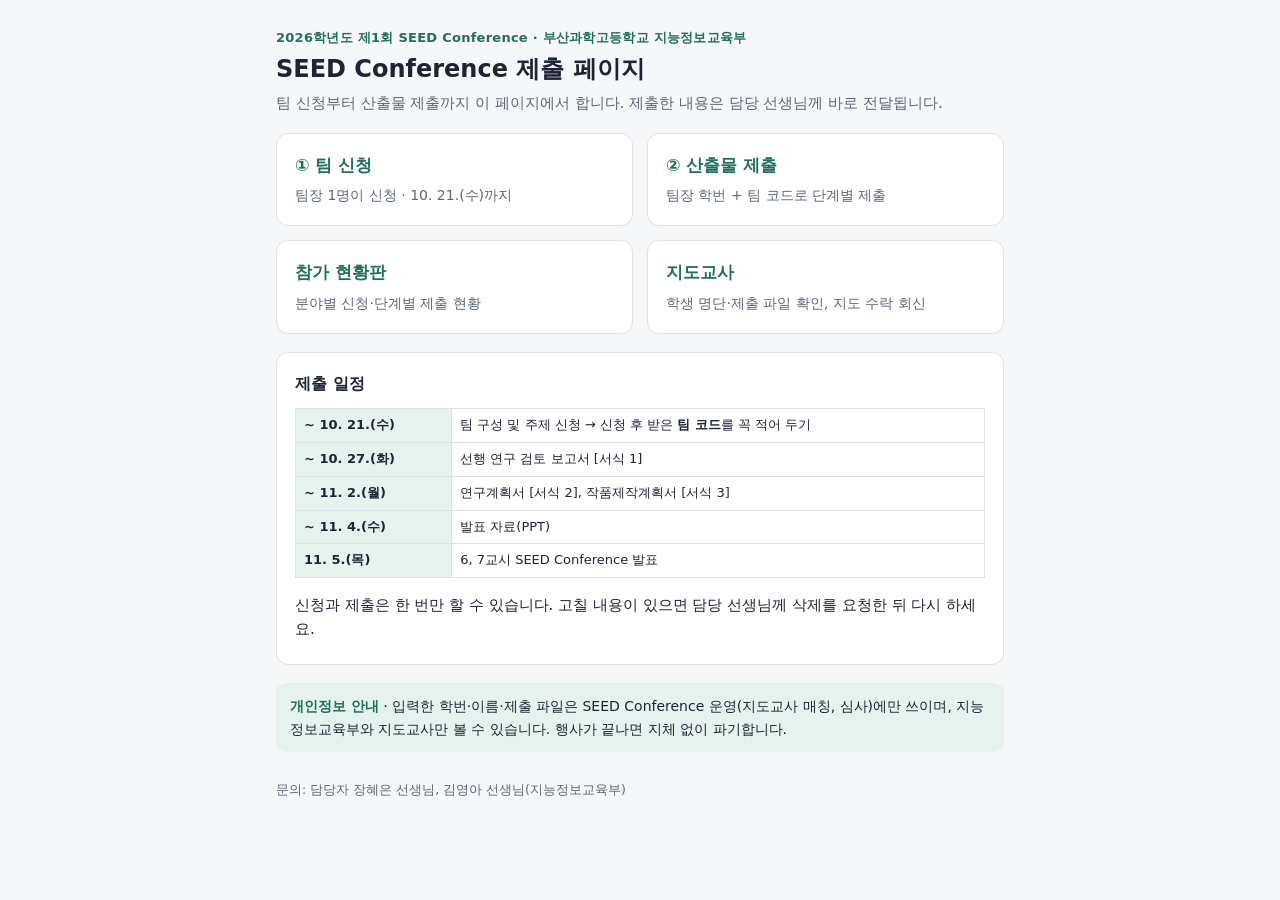
==== index.html @ 56ec0e5e "Add files via upload" ====
<!doctype html>
<html lang="ko"><head><meta charset="utf-8">
<meta http-equiv="Content-Security-Policy" content="default-src 'none'; script-src 'self'; style-src 'self'; img-src 'self' data:; connect-src https://script.google.com https://script.googleusercontent.com; form-action 'none'; base-uri 'none'; object-src 'none'; manifest-src 'none'">
<meta name="referrer" content="no-referrer">
<meta name="robots" content="noindex,nofollow,noarchive">
<meta name="viewport" content="width=device-width,initial-scale=1">
<title>SEED Conference 제출 페이지</title>
<link rel="icon" href="data:,">
<link rel="stylesheet" href="assets/common.css">
<script src="assets/config.js" defer></script>
<script src="assets/common.js" defer></script>
</head><body><div class="wrap">
<header>
  <div class="kicker">2026학년도 제1회 SEED Conference · 부산과학고등학교 지능정보교육부</div>
  <h1>SEED Conference 제출 페이지</h1>
  <p>팀 신청부터 산출물 제출까지 이 페이지에서 합니다. 제출한 내용은 담당 선생님께 바로 전달됩니다.</p>
</header>
<div class="links">
  <a href="student.html"><b>① 팀 신청</b><span>팀장 1명이 신청 · 10. 21.(수)까지</span></a>
  <a href="submit.html"><b>② 산출물 제출</b><span>팀장 학번 + 팀 코드로 단계별 제출</span></a>
  <a href="board.html"><b>참가 현황판</b><span>분야별 신청·단계별 제출 현황</span></a>
  <a href="teacher.html"><b>지도교사</b><span>학생 명단·제출 파일 확인, 지도 수락 회신</span></a>
</div>
<div class="card"><h2>제출 일정</h2>
  <table><tbody>
    <tr><th>~ 10. 21.(수)</th><td>팀 구성 및 주제 신청 → 신청 후 받은 <b>팀 코드</b>를 꼭 적어 두기</td></tr>
    <tr><th>~ 10. 27.(화)</th><td>선행 연구 검토 보고서 [서식 1]</td></tr>
    <tr><th>~ 11. 2.(월)</th><td>연구계획서 [서식 2], 작품제작계획서 [서식 3]</td></tr>
    <tr><th>~ 11. 4.(수)</th><td>발표 자료(PPT)</td></tr>
    <tr><th>11. 5.(목)</th><td>6, 7교시 SEED Conference 발표</td></tr>
  </tbody></table>
  <p class="hint">신청과 제출은 한 번만 할 수 있습니다. 고칠 내용이 있으면 담당 선생님께 삭제를 요청한 뒤 다시 하세요.</p>
</div>
<div class="notice"><b>개인정보 안내</b> · 입력한 학번·이름·제출 파일은 SEED Conference 운영(지도교사 매칭, 심사)에만 쓰이며, 지능정보교육부와 지도교사만 볼 수 있습니다. 행사가 끝나면 지체 없이 파기합니다.</div>
<footer>문의: 담당자 장혜은 선생님, 김영아 선생님(지능정보교육부)</footer>
</div></body></html>
---- assets/common.css ----
:root{--bg:#f6f7f9;--card:#fff;--ink:#1d2433;--muted:#5d6678;--line:#dde1e8;--accent:#1f6f5c;--accent-ink:#fff;--accent-soft:#e6f2ee;--warn:#b4561a;--warn-soft:#fdf1e7;--err:#b42318;--ok:#1f6f5c}
@media (prefers-color-scheme:dark){:root{--bg:#14171c;--card:#1d2128;--ink:#e8ebf0;--muted:#a3abb9;--line:#323844;--accent:#4fb79a;--accent-ink:#0e1512;--accent-soft:#1d322c;--warn:#f0a36b;--warn-soft:#3a2a1d;--err:#ff8a7f;--ok:#4fb79a}}
*{box-sizing:border-box}
body{margin:0;background:var(--bg);color:var(--ink);font-family:"Pretendard","Apple SD Gothic Neo","Malgun Gothic","맑은 고딕",system-ui,sans-serif;font-size:15px;line-height:1.6}
.wrap{max-width:760px;margin:0 auto;padding:28px 16px 64px}
header .kicker{font-size:13px;color:var(--accent);font-weight:700;letter-spacing:.02em}
header h1{font-size:24px;margin:4px 0 6px;line-height:1.35}
header p{margin:0;color:var(--muted)}
.notice{background:var(--accent-soft);border-radius:10px;padding:12px 14px;margin:18px 0;font-size:14px}
.notice b{color:var(--accent)}
.card{background:var(--card);border:1px solid var(--line);border-radius:12px;padding:18px 18px 8px;margin:14px 0}
.card h2{font-size:16px;margin:0 0 12px;display:flex;gap:8px;align-items:baseline}
.card h2 .step{color:var(--accent);font-size:13px}
.field{margin-bottom:14px}
.field label{display:block;font-weight:600;font-size:14px;margin-bottom:5px}
.field .hint{font-size:12.5px;color:var(--muted);margin-top:4px}
.req{color:var(--err);margin-left:2px}
input[type=text],select,textarea{width:100%;padding:10px 11px;border:1px solid var(--line);border-radius:8px;background:var(--card);color:var(--ink);font:inherit}
textarea{min-height:76px;resize:vertical}
input:focus,select:focus,textarea:focus{outline:2px solid var(--accent);outline-offset:-1px;border-color:transparent}
.invalid{border-color:var(--err)!important;background:var(--warn-soft)!important}
.row{display:grid;grid-template-columns:110px 1fr 1fr;gap:8px;align-items:center;margin-bottom:8px}
.row .tag{font-size:13px;font-weight:600;color:var(--muted)}
.grid2{display:grid;grid-template-columns:1fr 1fr;gap:10px}
.radios{display:flex;gap:16px;flex-wrap:wrap}
.radios label{font-weight:500;display:flex;gap:6px;align-items:center}
.actions{display:flex;gap:10px;flex-wrap:wrap;margin-top:18px}
button{font:inherit;border-radius:9px;padding:11px 18px;border:1px solid var(--line);background:var(--card);color:var(--ink);cursor:pointer}
button.primary{background:var(--accent);color:var(--accent-ink);border-color:var(--accent);font-weight:700}
button:hover{filter:brightness(.97)}
.msg{margin-top:12px;font-size:14px;white-space:pre-line}
.msg.err{color:var(--err)}.msg.ok{color:var(--ok)}
footer{margin-top:28px;font-size:12.5px;color:var(--muted)}
table{border-collapse:collapse;width:100%;font-size:13px}
th,td{border:1px solid var(--line);padding:6px 8px;text-align:left;vertical-align:top}
th{background:var(--accent-soft);white-space:nowrap}
.tablewrap{overflow-x:auto}
@media (max-width:560px){.row{grid-template-columns:1fr 1fr}.row .tag{grid-column:1/-1}.grid2{grid-template-columns:1fr}}
/* 공통 추가 */
.wrap.wide{max-width:1180px}
.muted{color:var(--muted)}
.mt8{margin-top:8px}
.hidden{display:none!important}
a.btn{display:inline-block;text-decoration:none;font:inherit;border-radius:9px;padding:11px 18px;border:1px solid var(--line);background:var(--card);color:var(--ink)}
a.btn.primary{background:var(--accent);color:var(--accent-ink);border-color:var(--accent);font-weight:700}
button:disabled{opacity:.6;cursor:default}
.code{font-family:ui-monospace,Consolas,monospace;letter-spacing:.12em}
#code.code,b.code{font-size:30px;color:var(--accent);padding:0 6px}
.stats{display:flex;gap:10px;flex-wrap:wrap;margin:14px 0}
.stat{background:var(--card);border:1px solid var(--line);border-radius:10px;padding:10px 14px;min-width:120px}
.stat b{display:block;font-size:22px}
.stat span{font-size:12.5px;color:var(--muted)}
.stage{border-top:1px solid var(--line);padding:12px 0}
.stage:first-child{border-top:0;padding-top:0}
.stage-head b{font-size:15px}
.stage .ok{color:var(--ok);font-size:14px;margin-top:4px;word-break:break-all}
.upl{display:flex;gap:8px;align-items:center;flex-wrap:wrap;margin-top:6px}
.upl input[type=file]{flex:1;min-width:200px;font:inherit;font-size:14px}
.tabs{display:flex;gap:8px;flex-wrap:wrap;margin:18px 0 8px}
.tab.on{background:var(--accent-soft);border-color:var(--accent);color:var(--accent);font-weight:700}
.right{margin-left:auto}
.filters{display:flex;gap:8px;flex-wrap:wrap;margin:10px 0}
.filters select,.filters input{width:auto;flex:1;min-width:150px}
button.mini{padding:4px 9px;font-size:12.5px;border-radius:7px;margin:2px 0;display:block}
button.danger{color:var(--err);border-color:var(--err)}
.tiny{font-size:11.5px;color:var(--muted)}
td.good{color:var(--ok);font-weight:600}
td.warnc{color:var(--warn);font-weight:600}
.big{display:grid;grid-template-columns:repeat(5,1fr);gap:12px;margin:18px 0}
.big .stat b{font-size:34px}
.board{align-items:start}
.bar{margin:10px 0}
.bl{display:flex;justify-content:space-between;font-size:14px;margin-bottom:4px}
.track{height:12px;background:var(--accent-soft);border-radius:6px;overflow:hidden}
.fill{height:100%;background:var(--accent);border-radius:6px;width:0;transition:width .4s}
.links{display:grid;grid-template-columns:1fr 1fr;gap:14px;margin:18px 0}
.links a{display:block;text-decoration:none;color:var(--ink);background:var(--card);border:1px solid var(--line);border-radius:12px;padding:18px}
.links a:hover{border-color:var(--accent)}
.links a b{display:block;font-size:17px;margin-bottom:4px;color:var(--accent)}
.links a span{font-size:14px;color:var(--muted)}
.card th{white-space:nowrap}
@media (max-width:700px){.links{grid-template-columns:1fr}.big{grid-template-columns:1fr 1fr}}
table.cls td{min-width:110px}
table.cls tr.sum td,table.cls tr.sum th{font-weight:700;background:var(--accent-soft)}
#classes td:first-child{white-space:nowrap}
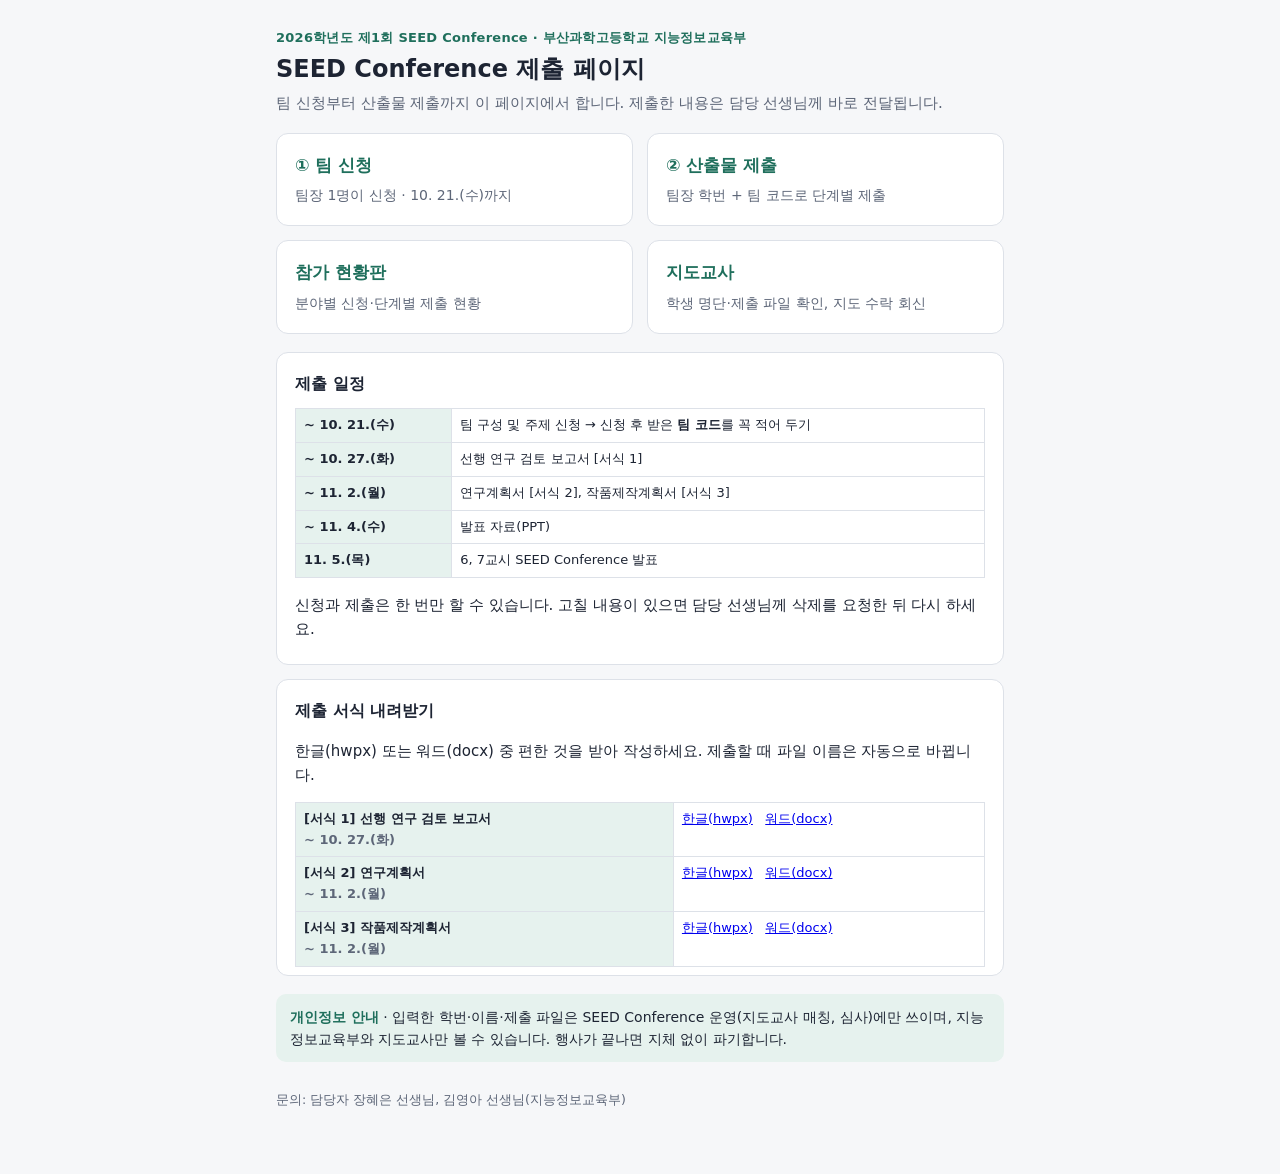
==== commit 1345c765: "Add files via upload" ====
--- a/index.html
+++ b/index.html
@@ -31,6 +31,14 @@
   </tbody></table>
   <p class="hint">신청과 제출은 한 번만 할 수 있습니다. 고칠 내용이 있으면 담당 선생님께 삭제를 요청한 뒤 다시 하세요.</p>
 </div>
+<div class="card"><h2>제출 서식 내려받기</h2>
+  <p class="hint">한글(hwpx) 또는 워드(docx) 중 편한 것을 받아 작성하세요. 제출할 때 파일 이름은 자동으로 바뀝니다.</p>
+  <div class="tablewrap"><table><tbody>
+    <tr><th>[서식 1] 선행 연구 검토 보고서<br><span class="muted">~ 10. 27.(화)</span></th><td><a href="forms/seed-form1.hwpx" download="[서식1] SEED_선행연구검토보고서.hwpx">한글(hwpx)</a> &nbsp; <a href="forms/seed-form1.docx" download="[서식1] SEED_선행연구검토보고서.docx">워드(docx)</a></td></tr>
+    <tr><th>[서식 2] 연구계획서<br><span class="muted">~ 11. 2.(월)</span></th><td><a href="forms/seed-form2.hwpx" download="[서식2] SEED_연구계획서.hwpx">한글(hwpx)</a> &nbsp; <a href="forms/seed-form2.docx" download="[서식2] SEED_연구계획서.docx">워드(docx)</a></td></tr>
+    <tr><th>[서식 3] 작품제작계획서<br><span class="muted">~ 11. 2.(월)</span></th><td><a href="forms/seed-form3.hwpx" download="[서식3] SEED_작품제작계획서.hwpx">한글(hwpx)</a> &nbsp; <a href="forms/seed-form3.docx" download="[서식3] SEED_작품제작계획서.docx">워드(docx)</a></td></tr>
+  </tbody></table></div>
+</div>
 <div class="notice"><b>개인정보 안내</b> · 입력한 학번·이름·제출 파일은 SEED Conference 운영(지도교사 매칭, 심사)에만 쓰이며, 지능정보교육부와 지도교사만 볼 수 있습니다. 행사가 끝나면 지체 없이 파기합니다.</div>
 <footer>문의: 담당자 장혜은 선생님, 김영아 선생님(지능정보교육부)</footer>
 </div></body></html>
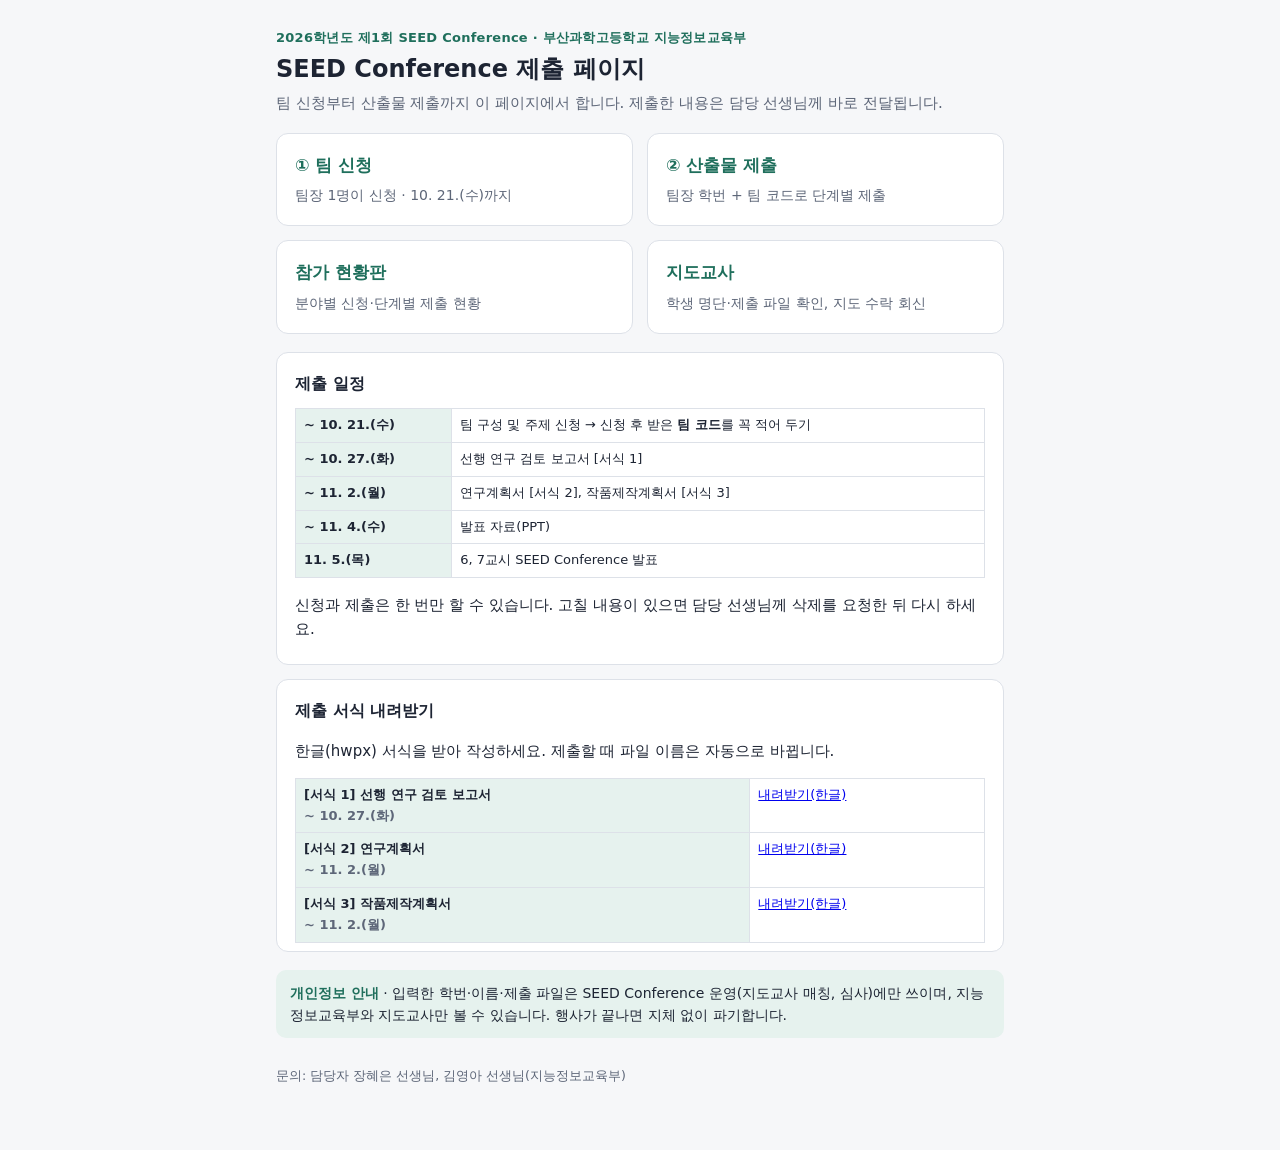
==== commit d9731d03: "Add files via upload" ====
--- a/index.html
+++ b/index.html
@@ -32,11 +32,11 @@
   <p class="hint">신청과 제출은 한 번만 할 수 있습니다. 고칠 내용이 있으면 담당 선생님께 삭제를 요청한 뒤 다시 하세요.</p>
 </div>
 <div class="card"><h2>제출 서식 내려받기</h2>
-  <p class="hint">한글(hwpx) 또는 워드(docx) 중 편한 것을 받아 작성하세요. 제출할 때 파일 이름은 자동으로 바뀝니다.</p>
+  <p class="hint">한글(hwpx) 서식을 받아 작성하세요. 제출할 때 파일 이름은 자동으로 바뀝니다.</p>
   <div class="tablewrap"><table><tbody>
-    <tr><th>[서식 1] 선행 연구 검토 보고서<br><span class="muted">~ 10. 27.(화)</span></th><td><a href="forms/seed-form1.hwpx" download="[서식1] SEED_선행연구검토보고서.hwpx">한글(hwpx)</a> &nbsp; <a href="forms/seed-form1.docx" download="[서식1] SEED_선행연구검토보고서.docx">워드(docx)</a></td></tr>
-    <tr><th>[서식 2] 연구계획서<br><span class="muted">~ 11. 2.(월)</span></th><td><a href="forms/seed-form2.hwpx" download="[서식2] SEED_연구계획서.hwpx">한글(hwpx)</a> &nbsp; <a href="forms/seed-form2.docx" download="[서식2] SEED_연구계획서.docx">워드(docx)</a></td></tr>
-    <tr><th>[서식 3] 작품제작계획서<br><span class="muted">~ 11. 2.(월)</span></th><td><a href="forms/seed-form3.hwpx" download="[서식3] SEED_작품제작계획서.hwpx">한글(hwpx)</a> &nbsp; <a href="forms/seed-form3.docx" download="[서식3] SEED_작품제작계획서.docx">워드(docx)</a></td></tr>
+    <tr><th>[서식 1] 선행 연구 검토 보고서<br><span class="muted">~ 10. 27.(화)</span></th><td><a href="forms/seed-form1.hwpx" download="[서식1] SEED_선행연구검토보고서.hwpx">내려받기(한글)</a></td></tr>
+    <tr><th>[서식 2] 연구계획서<br><span class="muted">~ 11. 2.(월)</span></th><td><a href="forms/seed-form2.hwpx" download="[서식2] SEED_연구계획서.hwpx">내려받기(한글)</a></td></tr>
+    <tr><th>[서식 3] 작품제작계획서<br><span class="muted">~ 11. 2.(월)</span></th><td><a href="forms/seed-form3.hwpx" download="[서식3] SEED_작품제작계획서.hwpx">내려받기(한글)</a></td></tr>
   </tbody></table></div>
 </div>
 <div class="notice"><b>개인정보 안내</b> · 입력한 학번·이름·제출 파일은 SEED Conference 운영(지도교사 매칭, 심사)에만 쓰이며, 지능정보교육부와 지도교사만 볼 수 있습니다. 행사가 끝나면 지체 없이 파기합니다.</div>
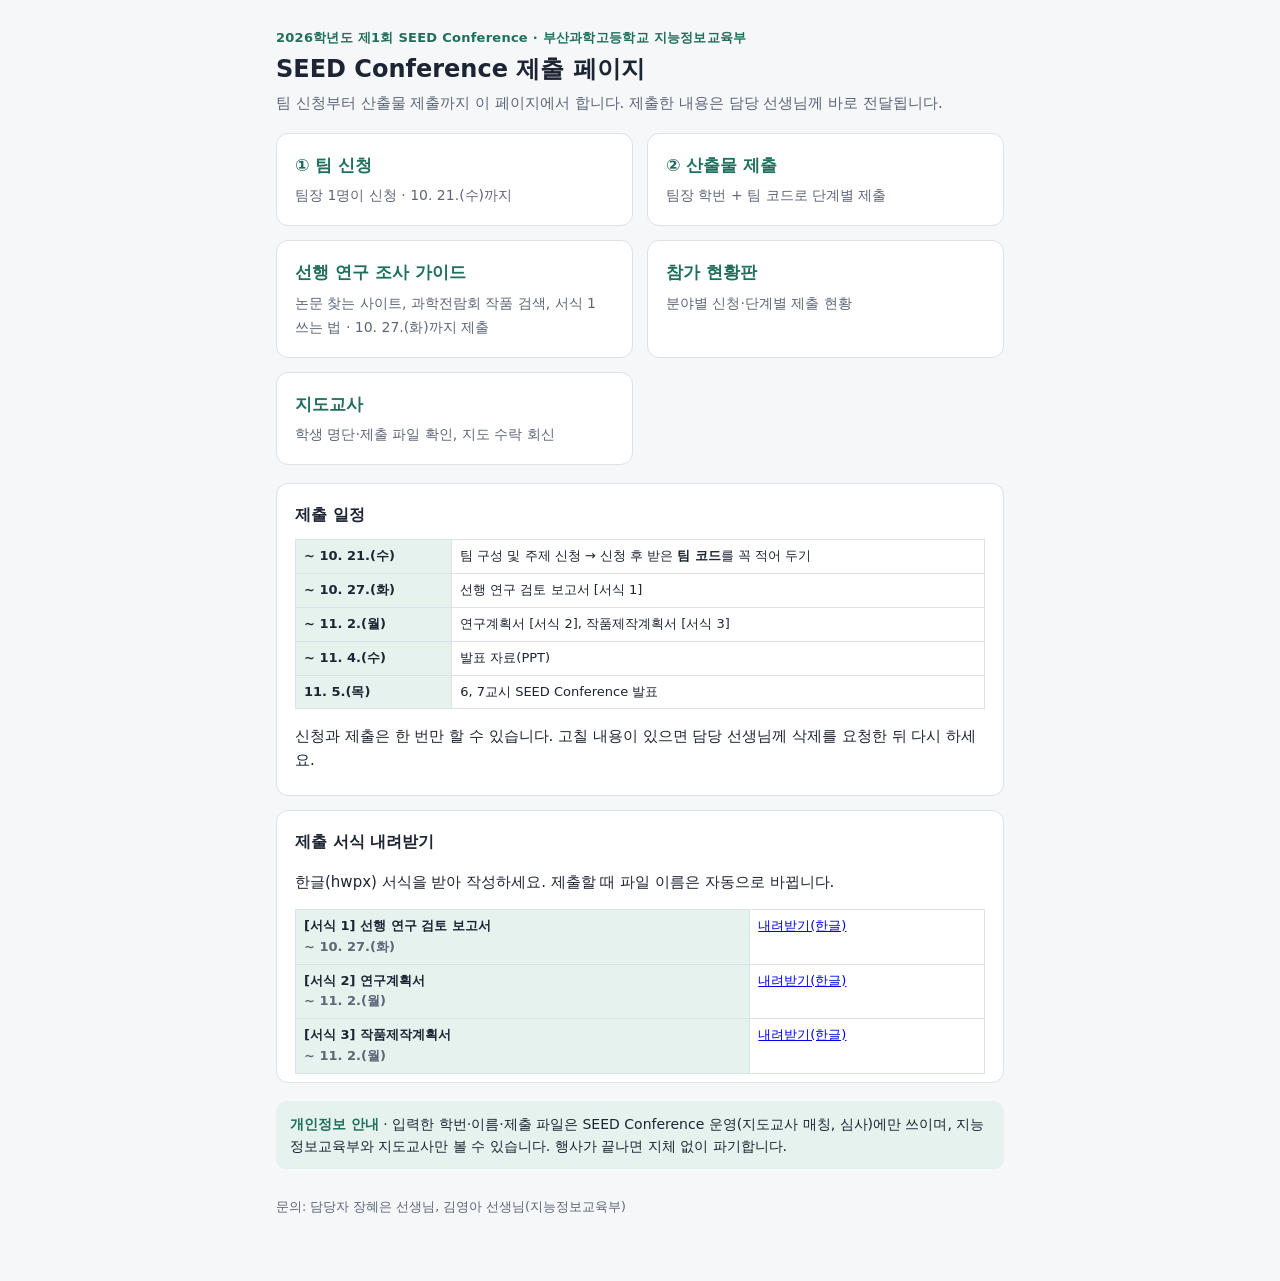
==== commit 419fb0f0: "Add files via upload" ====
--- a/index.html
+++ b/index.html
@@ -18,6 +18,7 @@
 <div class="links">
   <a href="student.html"><b>① 팀 신청</b><span>팀장 1명이 신청 · 10. 21.(수)까지</span></a>
   <a href="submit.html"><b>② 산출물 제출</b><span>팀장 학번 + 팀 코드로 단계별 제출</span></a>
+  <a class="wide" href="guide.html"><b>선행 연구 조사 가이드</b><span>논문 찾는 사이트, 과학전람회 작품 검색, 서식 1 쓰는 법 · 10. 27.(화)까지 제출</span></a>
   <a href="board.html"><b>참가 현황판</b><span>분야별 신청·단계별 제출 현황</span></a>
   <a href="teacher.html"><b>지도교사</b><span>학생 명단·제출 파일 확인, 지도 수락 회신</span></a>
 </div>
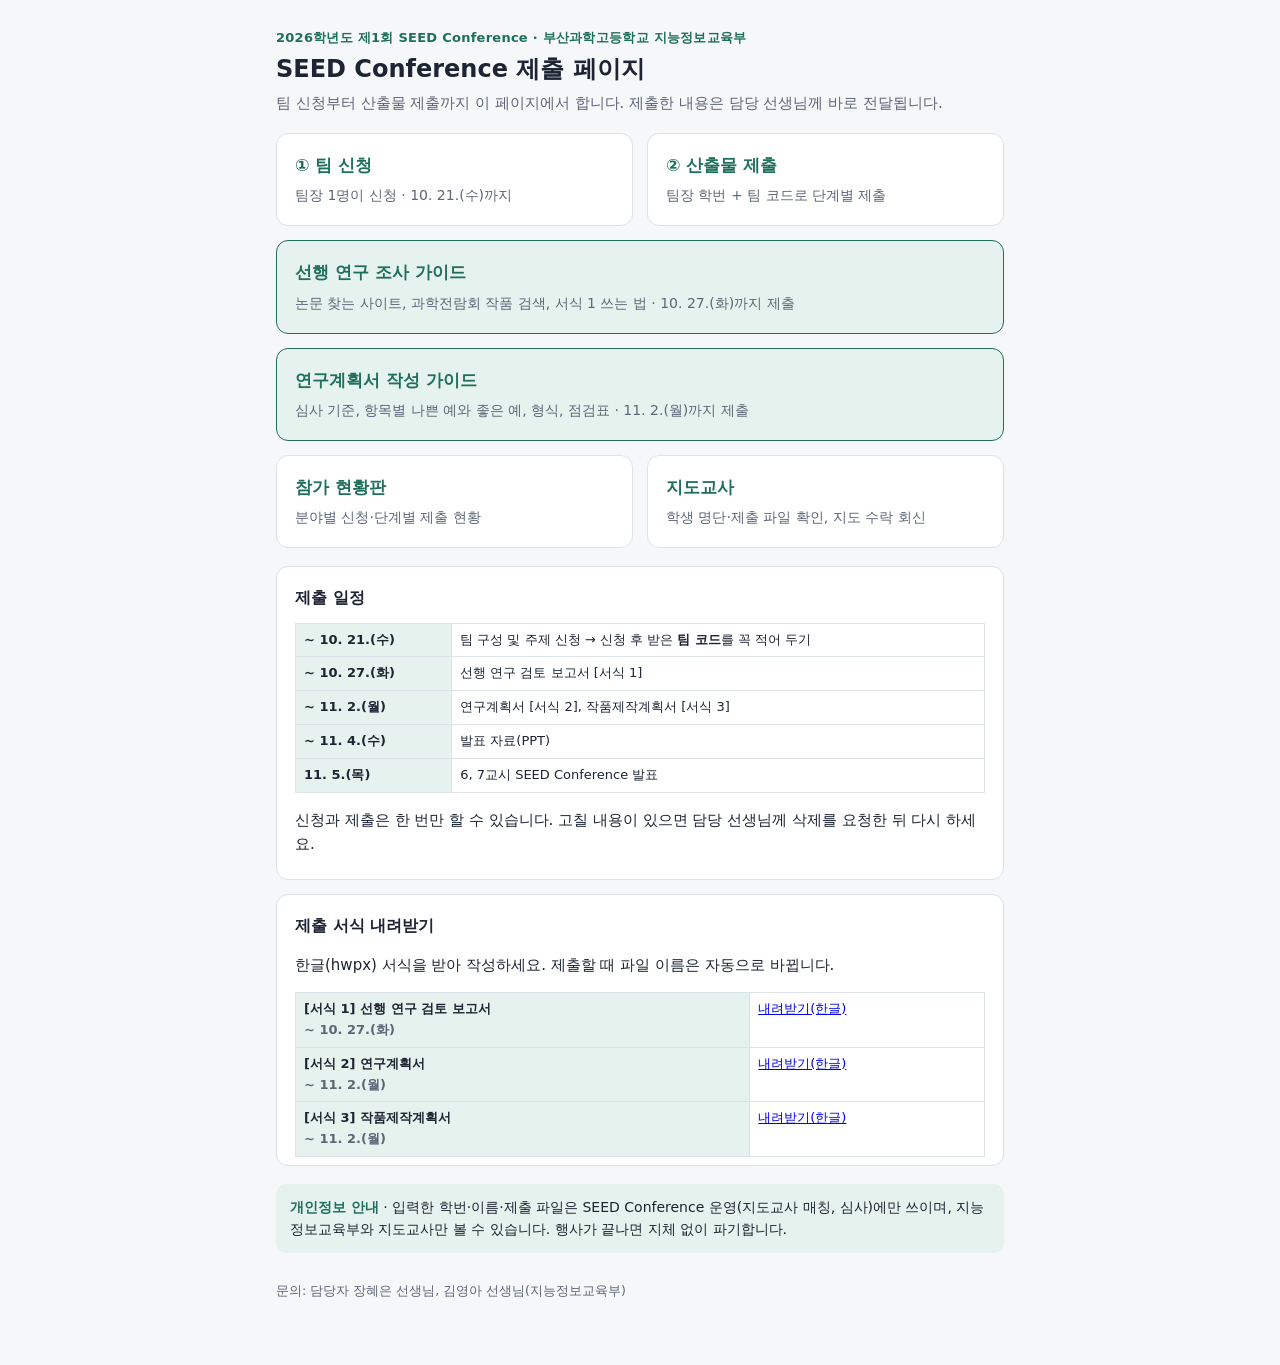
==== commit 4baf67d2: "Add files via upload" ====
--- a/index.html
+++ b/index.html
@@ -19,6 +19,7 @@
   <a href="student.html"><b>① 팀 신청</b><span>팀장 1명이 신청 · 10. 21.(수)까지</span></a>
   <a href="submit.html"><b>② 산출물 제출</b><span>팀장 학번 + 팀 코드로 단계별 제출</span></a>
   <a class="wide" href="guide.html"><b>선행 연구 조사 가이드</b><span>논문 찾는 사이트, 과학전람회 작품 검색, 서식 1 쓰는 법 · 10. 27.(화)까지 제출</span></a>
+  <a class="wide" href="plan.html"><b>연구계획서 작성 가이드</b><span>심사 기준, 항목별 나쁜 예와 좋은 예, 형식, 점검표 · 11. 2.(월)까지 제출</span></a>
   <a href="board.html"><b>참가 현황판</b><span>분야별 신청·단계별 제출 현황</span></a>
   <a href="teacher.html"><b>지도교사</b><span>학생 명단·제출 파일 확인, 지도 수락 회신</span></a>
 </div>
--- a/assets/common.css
+++ b/assets/common.css
@@ -83,3 +83,7 @@
 table.cls td{min-width:110px}
 table.cls tr.sum td,table.cls tr.sum th{font-weight:700;background:var(--accent-soft)}
 #classes td:first-child{white-space:nowrap}
+.links a.wide{grid-column:1/-1;background:var(--accent-soft);border-color:var(--accent)}
+.card ul,.card ol{margin:0 0 12px;padding-left:20px}
+.card li{margin:3px 0}
+.card th a{color:var(--accent);font-weight:700}
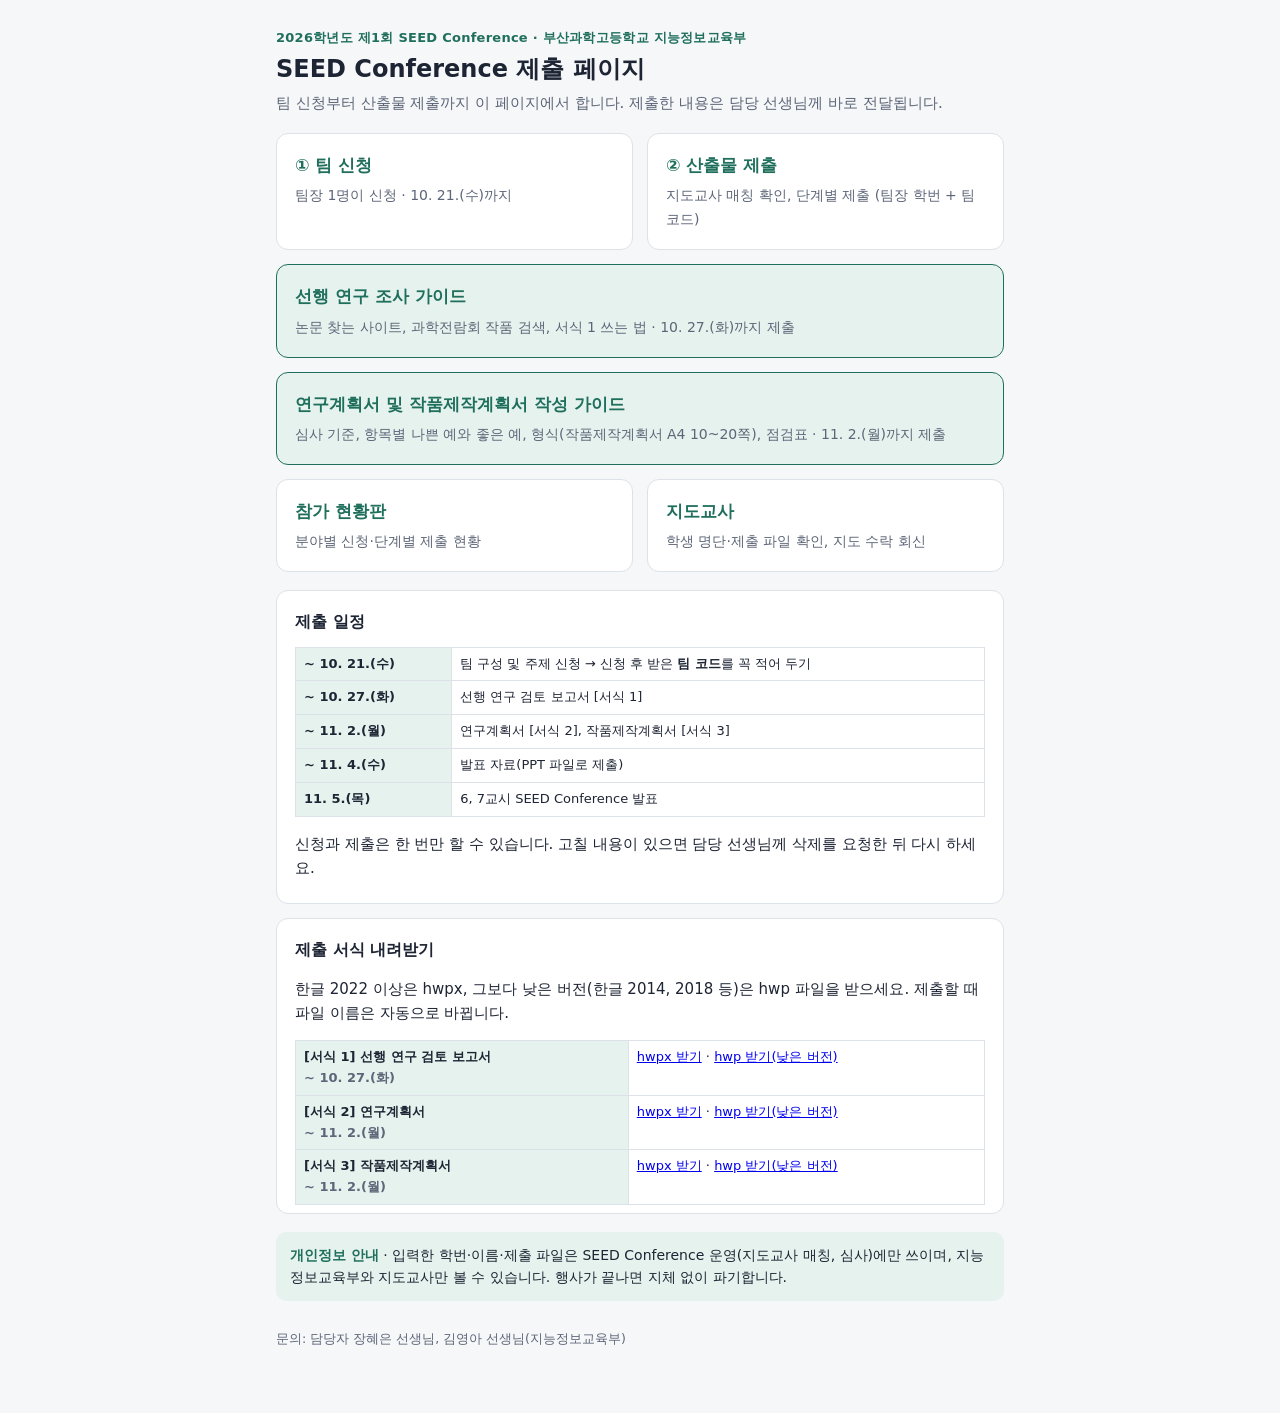
==== commit c640ae5e: "Add files via upload" ====
--- a/index.html
+++ b/index.html
@@ -17,9 +17,9 @@
 </header>
 <div class="links">
   <a href="student.html"><b>① 팀 신청</b><span>팀장 1명이 신청 · 10. 21.(수)까지</span></a>
-  <a href="submit.html"><b>② 산출물 제출</b><span>팀장 학번 + 팀 코드로 단계별 제출</span></a>
+  <a href="submit.html"><b>② 산출물 제출</b><span>지도교사 매칭 확인, 단계별 제출 (팀장 학번 + 팀 코드)</span></a>
   <a class="wide" href="guide.html"><b>선행 연구 조사 가이드</b><span>논문 찾는 사이트, 과학전람회 작품 검색, 서식 1 쓰는 법 · 10. 27.(화)까지 제출</span></a>
-  <a class="wide" href="plan.html"><b>연구계획서 작성 가이드</b><span>심사 기준, 항목별 나쁜 예와 좋은 예, 형식, 점검표 · 11. 2.(월)까지 제출</span></a>
+  <a class="wide" href="plan.html"><b>연구계획서 및 작품제작계획서 작성 가이드</b><span>심사 기준, 항목별 나쁜 예와 좋은 예, 형식(작품제작계획서 A4 10~20쪽), 점검표 · 11. 2.(월)까지 제출</span></a>
   <a href="board.html"><b>참가 현황판</b><span>분야별 신청·단계별 제출 현황</span></a>
   <a href="teacher.html"><b>지도교사</b><span>학생 명단·제출 파일 확인, 지도 수락 회신</span></a>
 </div>
@@ -28,17 +28,17 @@
     <tr><th>~ 10. 21.(수)</th><td>팀 구성 및 주제 신청 → 신청 후 받은 <b>팀 코드</b>를 꼭 적어 두기</td></tr>
     <tr><th>~ 10. 27.(화)</th><td>선행 연구 검토 보고서 [서식 1]</td></tr>
     <tr><th>~ 11. 2.(월)</th><td>연구계획서 [서식 2], 작품제작계획서 [서식 3]</td></tr>
-    <tr><th>~ 11. 4.(수)</th><td>발표 자료(PPT)</td></tr>
+    <tr><th>~ 11. 4.(수)</th><td>발표 자료(PPT 파일로 제출)</td></tr>
     <tr><th>11. 5.(목)</th><td>6, 7교시 SEED Conference 발표</td></tr>
   </tbody></table>
   <p class="hint">신청과 제출은 한 번만 할 수 있습니다. 고칠 내용이 있으면 담당 선생님께 삭제를 요청한 뒤 다시 하세요.</p>
 </div>
 <div class="card"><h2>제출 서식 내려받기</h2>
-  <p class="hint">한글(hwpx) 서식을 받아 작성하세요. 제출할 때 파일 이름은 자동으로 바뀝니다.</p>
+  <p class="hint">한글 2022 이상은 hwpx, 그보다 낮은 버전(한글 2014, 2018 등)은 hwp 파일을 받으세요. 제출할 때 파일 이름은 자동으로 바뀝니다.</p>
   <div class="tablewrap"><table><tbody>
-    <tr><th>[서식 1] 선행 연구 검토 보고서<br><span class="muted">~ 10. 27.(화)</span></th><td><a href="forms/seed-form1.hwpx" download="[서식1] SEED_선행연구검토보고서.hwpx">내려받기(한글)</a></td></tr>
-    <tr><th>[서식 2] 연구계획서<br><span class="muted">~ 11. 2.(월)</span></th><td><a href="forms/seed-form2.hwpx" download="[서식2] SEED_연구계획서.hwpx">내려받기(한글)</a></td></tr>
-    <tr><th>[서식 3] 작품제작계획서<br><span class="muted">~ 11. 2.(월)</span></th><td><a href="forms/seed-form3.hwpx" download="[서식3] SEED_작품제작계획서.hwpx">내려받기(한글)</a></td></tr>
+    <tr><th>[서식 1] 선행 연구 검토 보고서<br><span class="muted">~ 10. 27.(화)</span></th><td><a href="forms/seed-form1.hwpx" download="[서식1] SEED_선행연구검토보고서.hwpx">hwpx 받기</a> · <a href="forms/seed-form1.hwp" download="[서식1] SEED_선행연구검토보고서.hwp">hwp 받기(낮은 버전)</a></td></tr>
+    <tr><th>[서식 2] 연구계획서<br><span class="muted">~ 11. 2.(월)</span></th><td><a href="forms/seed-form2.hwpx" download="[서식2] SEED_연구계획서.hwpx">hwpx 받기</a> · <a href="forms/seed-form2.hwp" download="[서식2] SEED_연구계획서.hwp">hwp 받기(낮은 버전)</a></td></tr>
+    <tr><th>[서식 3] 작품제작계획서<br><span class="muted">~ 11. 2.(월)</span></th><td><a href="forms/seed-form3.hwpx" download="[서식3] SEED_작품제작계획서.hwpx">hwpx 받기</a> · <a href="forms/seed-form3.hwp" download="[서식3] SEED_작품제작계획서.hwp">hwp 받기(낮은 버전)</a></td></tr>
   </tbody></table></div>
 </div>
 <div class="notice"><b>개인정보 안내</b> · 입력한 학번·이름·제출 파일은 SEED Conference 운영(지도교사 매칭, 심사)에만 쓰이며, 지능정보교육부와 지도교사만 볼 수 있습니다. 행사가 끝나면 지체 없이 파기합니다.</div>
--- a/assets/common.css
+++ b/assets/common.css
@@ -87,3 +87,11 @@
 .card ul,.card ol{margin:0 0 12px;padding-left:20px}
 .card li{margin:3px 0}
 .card th a{color:var(--accent);font-weight:700}
+.ex{border-radius:8px;padding:10px 12px;margin:8px 0;font-size:14px}
+.ex b{display:block;font-size:12.5px;margin-bottom:2px}
+.ex.bad{background:var(--warn-soft)}
+.ex.bad b{color:var(--warn)}
+.ex.good{background:var(--accent-soft)}
+.ex.good b{color:var(--accent)}
+ul.checks{list-style:none;padding-left:0}
+ul.checks li:before{content:"\2610  ";color:var(--accent)}
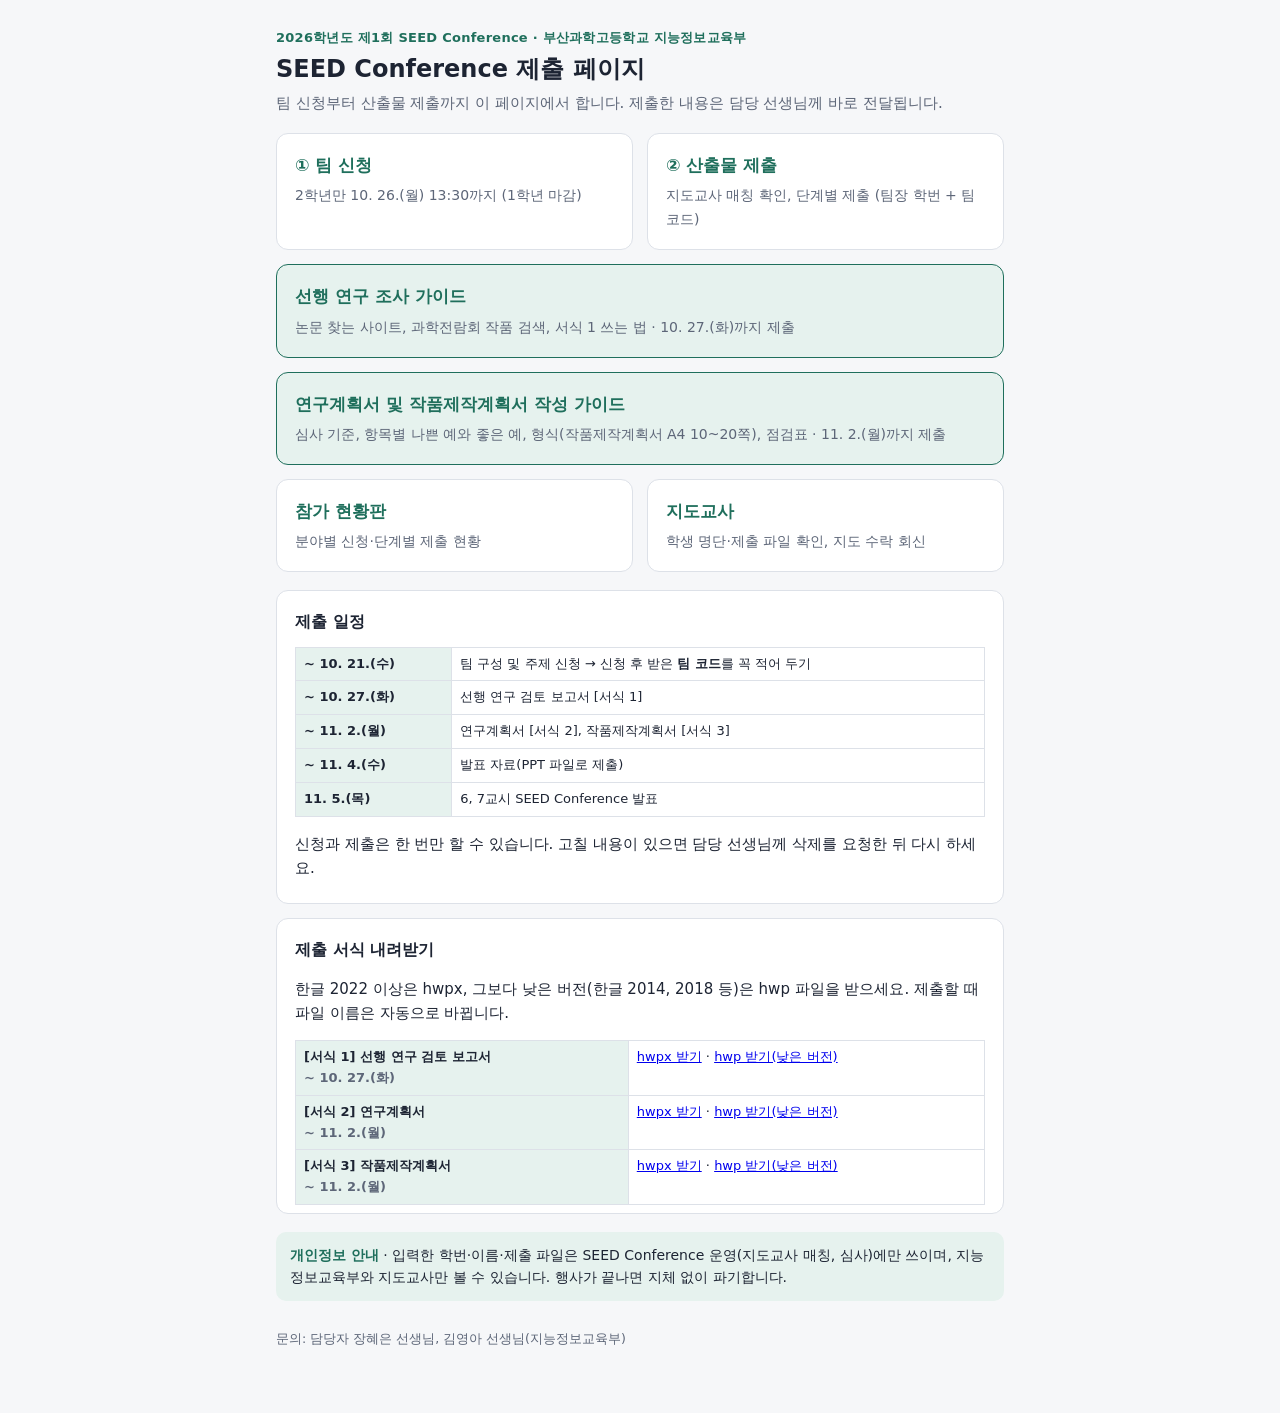
==== commit bb8f1b3e: "Add files via upload" ====
--- a/index.html
+++ b/index.html
@@ -16,7 +16,7 @@
   <p>팀 신청부터 산출물 제출까지 이 페이지에서 합니다. 제출한 내용은 담당 선생님께 바로 전달됩니다.</p>
 </header>
 <div class="links">
-  <a href="student.html"><b>① 팀 신청</b><span>팀장 1명이 신청 · 10. 21.(수)까지</span></a>
+  <a href="student.html"><b>① 팀 신청</b><span>2학년만 10. 26.(월) 13:30까지 (1학년 마감)</span></a>
   <a href="submit.html"><b>② 산출물 제출</b><span>지도교사 매칭 확인, 단계별 제출 (팀장 학번 + 팀 코드)</span></a>
   <a class="wide" href="guide.html"><b>선행 연구 조사 가이드</b><span>논문 찾는 사이트, 과학전람회 작품 검색, 서식 1 쓰는 법 · 10. 27.(화)까지 제출</span></a>
   <a class="wide" href="plan.html"><b>연구계획서 및 작품제작계획서 작성 가이드</b><span>심사 기준, 항목별 나쁜 예와 좋은 예, 형식(작품제작계획서 A4 10~20쪽), 점검표 · 11. 2.(월)까지 제출</span></a>
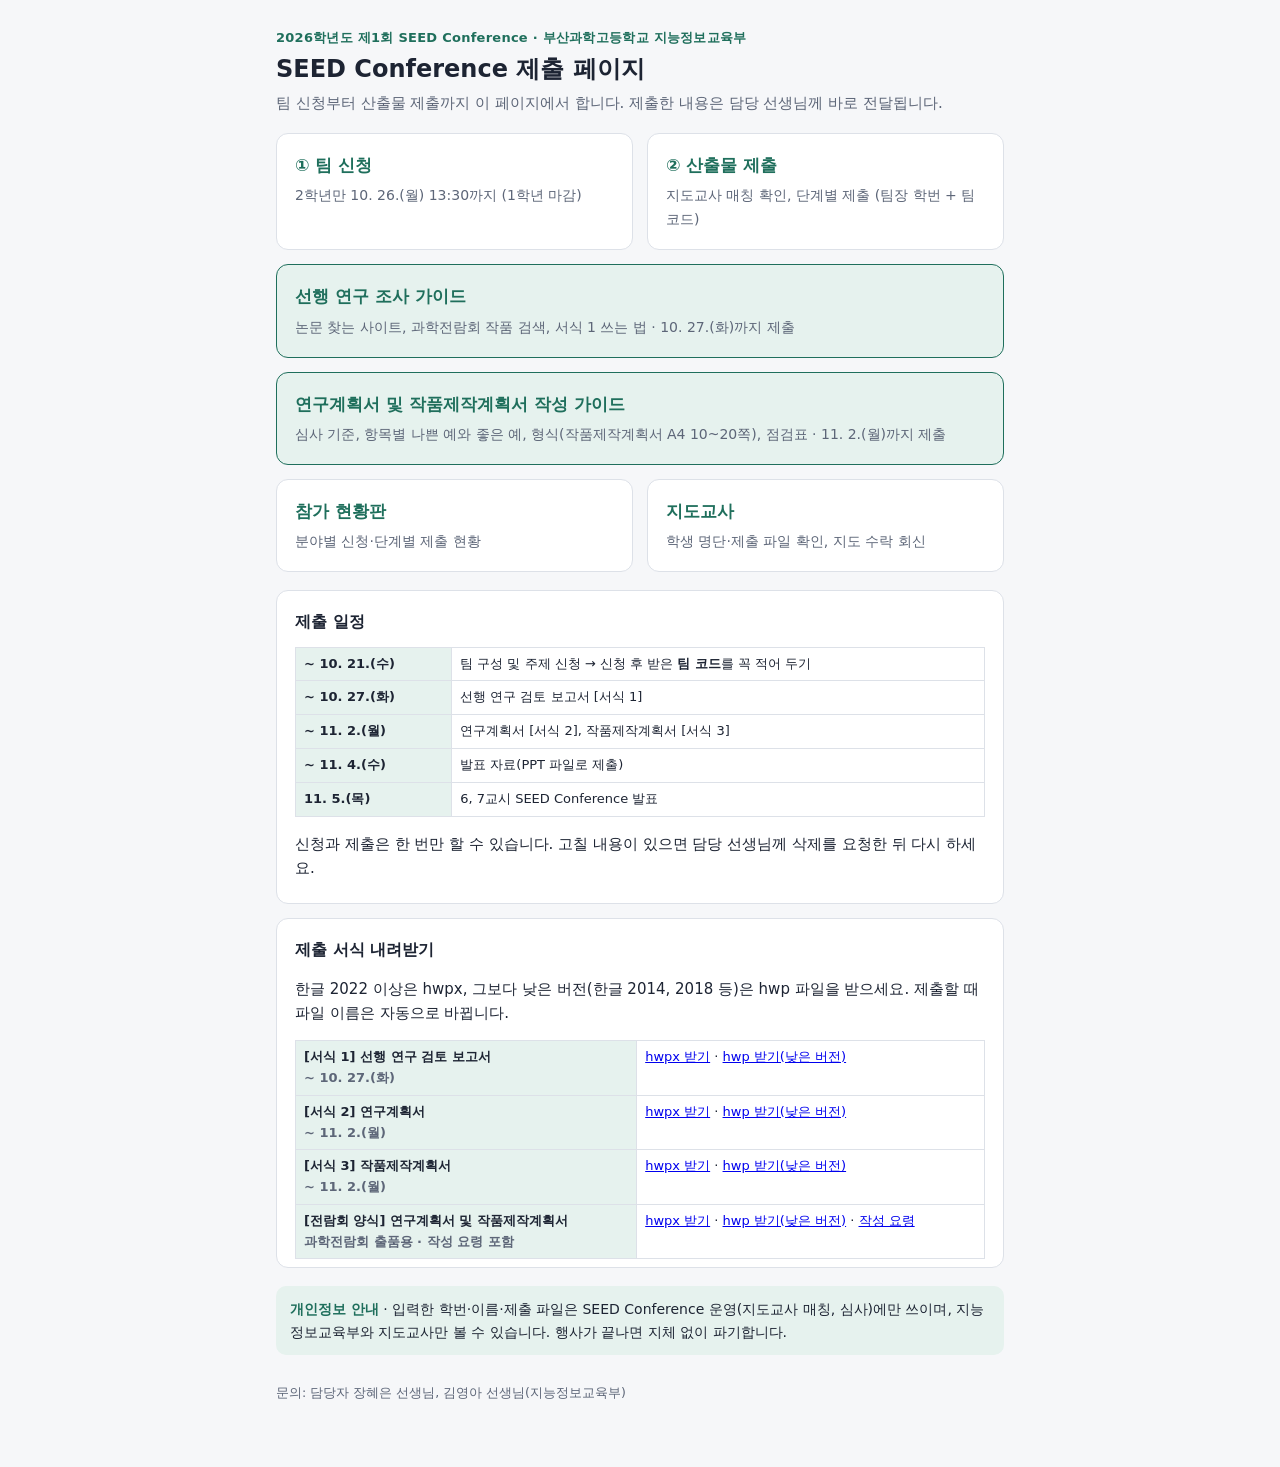
==== commit 8a266501: "Add files via upload" ====
--- a/index.html
+++ b/index.html
@@ -39,6 +39,7 @@
     <tr><th>[서식 1] 선행 연구 검토 보고서<br><span class="muted">~ 10. 27.(화)</span></th><td><a href="forms/seed-form1.hwpx" download="[서식1] SEED_선행연구검토보고서.hwpx">hwpx 받기</a> · <a href="forms/seed-form1.hwp" download="[서식1] SEED_선행연구검토보고서.hwp">hwp 받기(낮은 버전)</a></td></tr>
     <tr><th>[서식 2] 연구계획서<br><span class="muted">~ 11. 2.(월)</span></th><td><a href="forms/seed-form2.hwpx" download="[서식2] SEED_연구계획서.hwpx">hwpx 받기</a> · <a href="forms/seed-form2.hwp" download="[서식2] SEED_연구계획서.hwp">hwp 받기(낮은 버전)</a></td></tr>
     <tr><th>[서식 3] 작품제작계획서<br><span class="muted">~ 11. 2.(월)</span></th><td><a href="forms/seed-form3.hwpx" download="[서식3] SEED_작품제작계획서.hwpx">hwpx 받기</a> · <a href="forms/seed-form3.hwp" download="[서식3] SEED_작품제작계획서.hwp">hwp 받기(낮은 버전)</a></td></tr>
+    <tr><th>[전람회 양식] 연구계획서 및 작품제작계획서<br><span class="muted">과학전람회 출품용 · 작성 요령 포함</span></th><td><a href="forms/seed-fair-plan.hwpx" download="[전람회 양식] 연구계획서 및 작품제작계획서.hwpx">hwpx 받기</a> · <a href="forms/seed-fair-plan.hwp" download="[전람회 양식] 연구계획서 및 작품제작계획서.hwp">hwp 받기(낮은 버전)</a> · <a href="plan.html#fair">작성 요령</a></td></tr>
   </tbody></table></div>
 </div>
 <div class="notice"><b>개인정보 안내</b> · 입력한 학번·이름·제출 파일은 SEED Conference 운영(지도교사 매칭, 심사)에만 쓰이며, 지능정보교육부와 지도교사만 볼 수 있습니다. 행사가 끝나면 지체 없이 파기합니다.</div>
